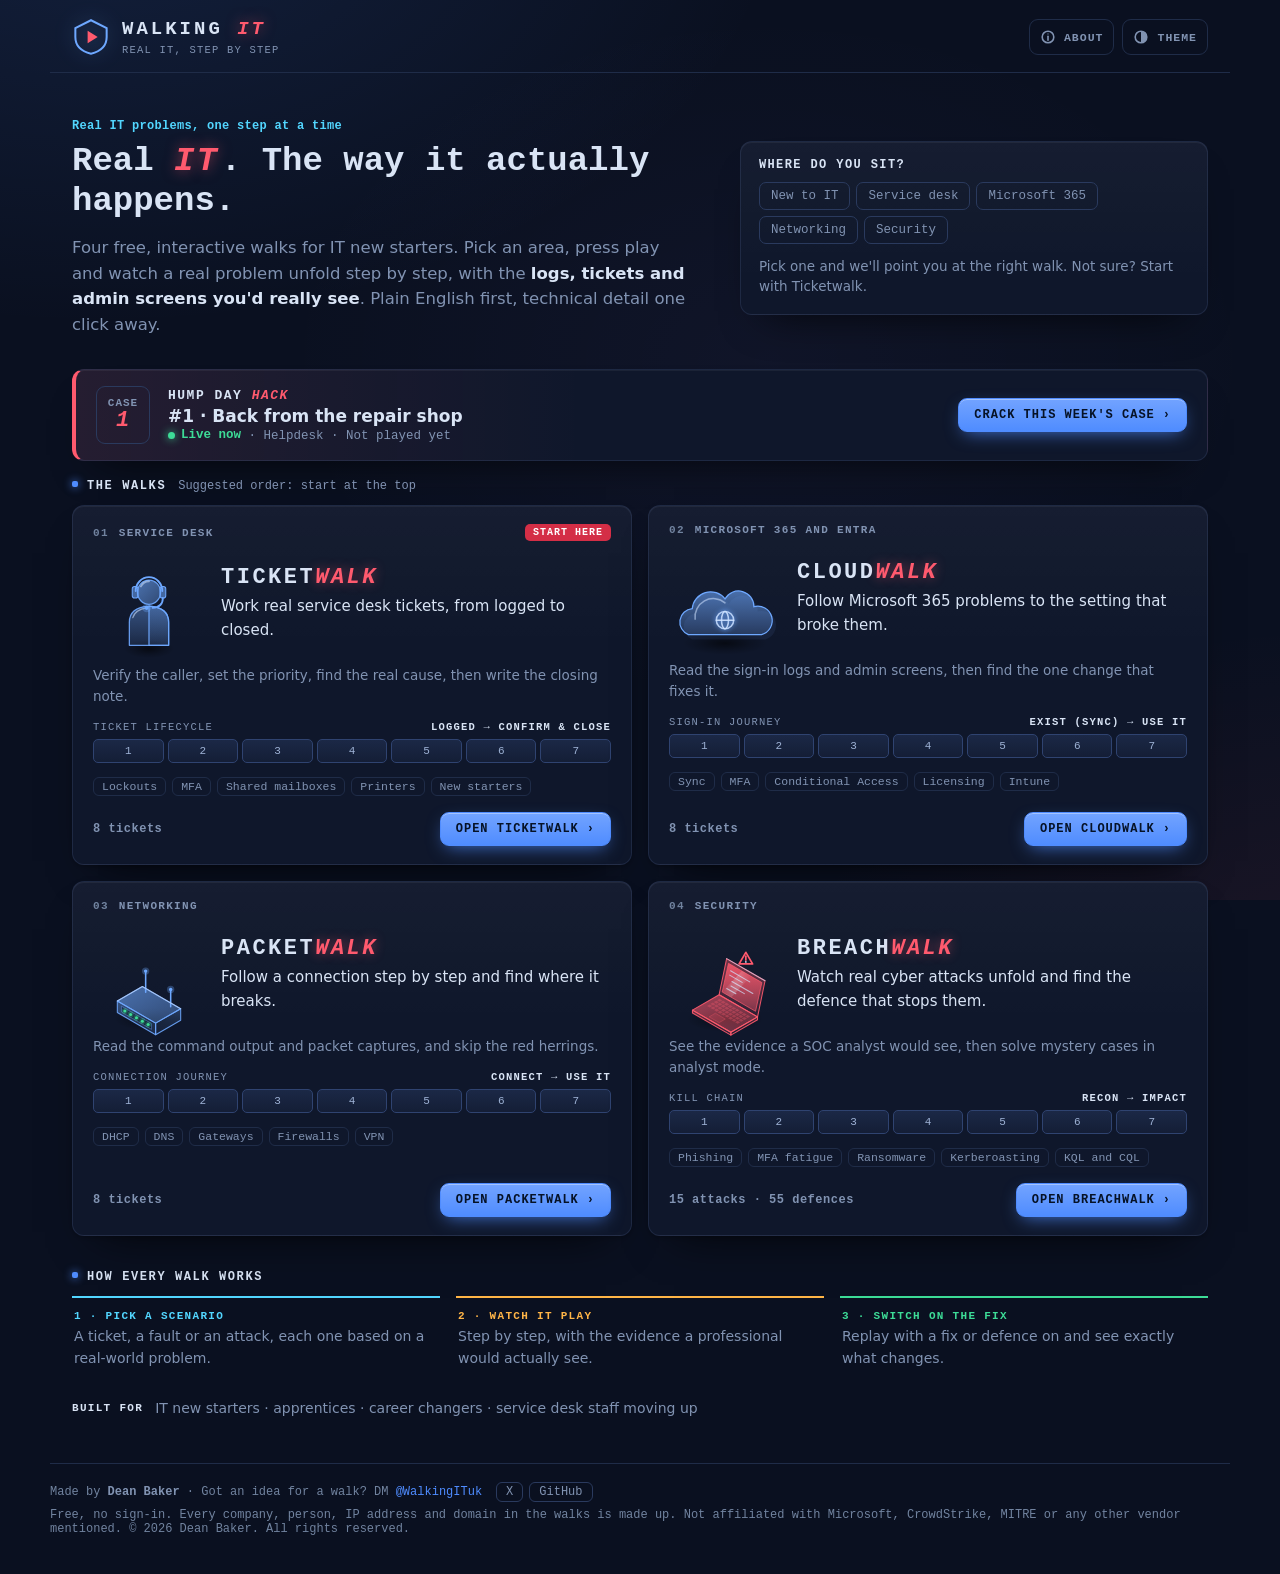
==== index.html @ 95c862a2 "Publish Walking IT: hub and four walks Built from the private walking-it repo by tools/build-site.mj" ====
<!DOCTYPE html>
<!--
  Walking IT: real IT problems, one step at a time. The home of the -walk series.
  Created by Dean Baker. © 2026 Dean Baker. All rights reserved.
-->
<html lang="en-GB">
<head>
<meta charset="utf-8">
<meta name="viewport" content="width=device-width, initial-scale=1">
<meta http-equiv="Content-Security-Policy" content="default-src 'self'; script-src 'self'; style-src 'self' 'unsafe-inline' https://fonts.googleapis.com; font-src https://fonts.gstatic.com; img-src 'self' data:; connect-src 'self'; media-src 'self' data: blob:; object-src 'none'; base-uri 'self'; form-action 'none'">
<meta name="referrer" content="strict-origin-when-cross-origin">
<title>Walking IT · Real IT problems, one step at a time</title>
<meta name="author" content="Dean Baker">
<meta name="copyright" content="© 2026 Dean Baker">
<meta name="description" content="Walking IT by Dean Baker: free, interactive walkthroughs for IT new starters. Work service desk tickets, fix Microsoft 365 and network problems, and watch cyber attacks unfold step by step, explained in plain English.">
<meta property="og:site_name" content="Walking IT">
<meta property="og:title" content="Walking IT · Real IT problems, one step at a time">
<meta property="og:description" content="Real IT problems, one step at a time. Four free, interactive walks for IT new starters: Ticketwalk, Cloudwalk, Packetwalk and Breachwalk.">
<meta property="og:type" content="website">
<meta property="og:url" content="https://deanobaker3-alt.github.io/walking-it-site/">
<meta property="og:image" content="https://deanobaker3-alt.github.io/walking-it-site/preview.png">
<meta name="twitter:card" content="summary_large_image">
<meta name="theme-color" content="#0a1020">
<link rel="icon" href="data:image/svg+xml,%3Csvg xmlns='http://www.w3.org/2000/svg' viewBox='0 0 32 32'%3E%3Cpath d='M16 2 29 8v8c0 7-5 12-13 14C8 28 3 23 3 16V8z' fill='%230a1020' stroke='%236ea8ff' stroke-width='2'/%3E%3Cpath d='M13 10.5v11l9-5.5z' fill='%23ff5a6e'/%3E%3C/svg%3E">
<link rel="preconnect" href="https://fonts.googleapis.com">
<link rel="preconnect" href="https://fonts.gstatic.com" crossorigin>
<link href="https://fonts.googleapis.com/css2?family=IBM+Plex+Mono:wght@400;500;600&family=IBM+Plex+Sans:wght@400;500;600;700&family=Press+Start+2P&family=VT323&display=swap" rel="stylesheet">
<style>
/* ================= THEMES (shared with every -walk) ================= */
:root,[data-theme="dark"]{
  --bg:#0a1020;--bg2:#0d1428;--panel:#0f172b;--panel2:#131d36;--line:#1f2c48;--line2:#2a3a5e;
  --text:#d9e4f5;--muted:#8193b2;--dim:#71839f;
  --node:#6ea8ff;--nodeFill:#6ea8ff;--red:#ff5a6e;--amber:#ffb547;--green:#3ddc97;--violet:#a98bff;--cyan:#52d6ff;
  --accent:#4f8cff;--accentText:#061226;--glow:rgba(110,168,255,.35);
  --font:"IBM Plex Sans",system-ui,sans-serif;--mono:"IBM Plex Mono",ui-monospace,Menlo,monospace;--head:"IBM Plex Mono",ui-monospace,monospace;
  --r:12px;--fs:15px;--shadowC:#000;--rimC:#cfe2ff;
}
[data-theme="light"]{
  --bg:#eef2f8;--bg2:#e6ecf5;--panel:#ffffff;--panel2:#f4f7fc;--line:#d6deea;--line2:#c2cee0;
  --text:#13223b;--muted:#5c6e8c;--dim:#627494;
  --node:#2a63d4;--nodeFill:#2a63d4;--red:#d9324a;--amber:#9a6200;--green:#14935f;--violet:#6d4fd8;--cyan:#08779f;
  --accent:#2a63d4;--accentText:#fff;--glow:rgba(42,99,212,.25);--shadowC:#1b2a4a;--rimC:#ffffff;
}
[data-theme="pixel"]{
  --bg:#0d0620;--bg2:#140a2e;--panel:#160b33;--panel2:#1d0f42;--line:#3b1f7a;--line2:#5a2fb0;
  --text:#f2ecff;--muted:#a99be0;--dim:#8f80cc;
  --node:#29e7ff;--nodeFill:#29e7ff;--red:#ff3b4e;--amber:#ffe14a;--green:#7dff3a;--violet:#ff3ea5;--cyan:#29e7ff;
  --accent:#ff3ea5;--accentText:#1a0620;--glow:rgba(41,231,255,.45);
  --font:"VT323",ui-monospace,monospace;--mono:"VT323",ui-monospace,monospace;--head:"Press Start 2P",ui-monospace,monospace;
  --r:0px;--fs:20px;
}
*{box-sizing:border-box}
:focus-visible{outline:2px solid var(--cyan);outline-offset:2px}
[data-theme="pixel"] :focus-visible{outline:3px solid var(--amber);outline-offset:1px}
html,body{margin:0;background:var(--bg);color:var(--text);font:var(--fs)/1.55 var(--font);-webkit-font-smoothing:antialiased}
body[data-theme="dark"]{background:radial-gradient(1100px 700px at 8% -12%,rgba(79,140,255,.13),transparent 62%),radial-gradient(900px 640px at 104% 112%,rgba(255,90,110,.08),transparent 60%),radial-gradient(700px 500px at 60% 40%,rgba(169,139,255,.04),transparent 70%),var(--bg);background-attachment:fixed}
body[data-theme="light"]{background:radial-gradient(1100px 700px at 8% -12%,rgba(42,99,212,.10),transparent 62%),radial-gradient(900px 640px at 104% 112%,rgba(217,50,74,.06),transparent 60%),var(--bg);background-attachment:fixed}
body[data-theme="pixel"]{background:linear-gradient(180deg,transparent 60%,rgba(255,62,165,.08) 88%,rgba(41,231,255,.08)),var(--bg);background-attachment:fixed}
button{font:inherit;color:inherit;cursor:pointer;background:none;border:none}
a{color:var(--cyan)}
::selection{background:var(--accent);color:var(--accentText)}
.sr{position:absolute;width:1px;height:1px;overflow:hidden;clip:rect(0 0 0 0);white-space:nowrap}
.crt{display:none;pointer-events:none;position:fixed;inset:0;z-index:90;background:repeating-linear-gradient(to bottom,rgba(0,0,0,0) 0 2px,rgba(0,0,0,.16) 2px 3px);mix-blend-mode:multiply}
.crt::after{content:"";position:absolute;inset:0;background:radial-gradient(ellipse at center,rgba(0,0,0,0) 60%,rgba(0,0,0,.45) 100%)}
[data-theme="pixel"] .crt{display:block}
.wrap{max-width:1180px;margin:0 auto;padding:0 22px}

/* ================= TOP BAR ================= */
.top{display:flex;align-items:center;gap:14px;padding-top:18px;padding-bottom:16px;border-bottom:1px solid var(--line)}
[data-theme="pixel"] .top{border-bottom:3px solid var(--line2)}
.brand{display:flex;align-items:center;gap:12px;text-decoration:none;color:inherit}
.brand .logo{width:38px;height:38px;flex:none}
[data-theme="dark"] .brand .logo{filter:drop-shadow(0 0 10px rgba(110,168,255,.4))}
.brand b{display:block;font:700 19px/1.2 var(--head);letter-spacing:3px;white-space:nowrap}
.brand b i{color:var(--red);padding-right:2px}
[data-theme="dark"] .brand b i{text-shadow:0 0 14px rgba(255,90,110,.55)}
.brand small{display:block;font:500 10.5px var(--mono);letter-spacing:1.2px;color:var(--muted);margin-top:3px;text-transform:uppercase}
[data-theme="pixel"] .brand b{font-size:14px;line-height:1.5;color:var(--cyan);text-shadow:-1px 0 rgba(255,62,165,.8),1px 0 rgba(41,231,255,.8),2px 2px 0 var(--violet)}
[data-theme="pixel"] .brand b i{color:var(--amber);font-style:normal}
[data-theme="pixel"] .brand small{font:7px var(--head);color:var(--amber);letter-spacing:.5px;margin-top:5px}
.sp{flex:1}
.tb{display:flex;gap:8px;align-items:center}
.iconbtn{height:36px;min-width:36px;padding:0 10px;display:inline-flex;align-items:center;justify-content:center;gap:8px;border-radius:9px;border:1px solid var(--line);color:var(--muted);font:600 11.5px var(--mono);letter-spacing:1px;text-transform:uppercase;transition:background .2s,border-color .2s,color .2s,transform .15s}
.iconbtn:hover,.iconbtn.on{color:var(--text);border-color:var(--accent);background:var(--panel2)}
.iconbtn:active{transform:translateY(1px) scale(.98)}
.iconbtn .ic{width:16px;height:16px;display:block;fill:none;stroke:currentColor;stroke-width:1.6;stroke-linecap:round;stroke-linejoin:round}
.iconbtn .ic .fill{fill:currentColor;stroke:none}
[data-theme="pixel"] .iconbtn{border-radius:0;border-width:2px;font:8px var(--head)}
[data-theme="pixel"] .iconbtn .ic{stroke-width:2;stroke-linecap:square;stroke-linejoin:miter;shape-rendering:crispEdges}
.dd{position:relative}
.menu{position:absolute;right:0;top:calc(100% + 6px);z-index:60;background:var(--panel);border:1px solid var(--line2);border-radius:10px;padding:6px;min-width:200px;box-shadow:0 20px 50px rgba(0,0,0,.45);animation:pop .18s ease-out}
[data-theme="pixel"] .menu{border-radius:0;border:3px solid var(--violet);box-shadow:6px 6px 0 #000}
.menu button{display:flex;width:100%;align-items:center;gap:10px;padding:8px 10px;border-radius:7px;text-align:left;font-size:14px}
[data-theme="pixel"] .menu button{font-size:19px;border-radius:0}
.menu button:hover{background:var(--panel2)}
.menu button[aria-checked="true"]{color:var(--accent)}
.menu .sw{width:14px;height:14px;border-radius:4px;flex:none;border:1px solid var(--line2)}
@keyframes pop{from{opacity:0;transform:translateY(-6px) scale(.98)}to{opacity:1;transform:none}}

/* ================= HERO ================= */
.hero{padding:46px 0 26px;display:grid;grid-template-columns:minmax(0,1.35fr) minmax(0,1fr);gap:36px;align-items:center}
.kick{font:600 12px var(--mono);letter-spacing:.3px;color:var(--cyan)}
[data-theme="pixel"] .kick{font:8px var(--head);color:var(--amber);line-height:1.8;text-shadow:0 0 8px currentColor}
h1{font:700 34px/1.18 var(--head);letter-spacing:0;margin:8px 0 14px}
h1 i{color:var(--red);padding-right:2px;letter-spacing:2px}
[data-theme="dark"] h1 i{text-shadow:0 0 14px rgba(255,90,110,.55)}
[data-theme="pixel"] h1 i{color:var(--amber);font-style:normal;text-shadow:none}
[data-theme="pixel"] .kick,[data-theme="pixel"] h1{text-transform:uppercase}
[data-theme="pixel"] h1{font-size:20px;line-height:1.55;color:var(--cyan);text-shadow:-1px 0 rgba(255,62,165,.8),1px 0 rgba(41,231,255,.8),3px 3px 0 var(--violet)}
.lede{font-size:16.5px;color:var(--muted);margin:0;max-width:620px}
.lede b{color:var(--text);font-weight:600}
[data-theme="pixel"] .lede{font-size:22px;line-height:1.25}
.picker{background:var(--panel);border:1px solid var(--line);border-radius:var(--r);padding:16px 18px}
[data-theme="dark"] .picker{background:linear-gradient(180deg,rgba(255,255,255,.028),rgba(255,255,255,0) 140px),var(--panel);border-color:rgba(120,150,210,.14);box-shadow:inset 0 1px 0 rgba(255,255,255,.05),0 22px 44px -26px rgba(0,0,0,.85)}
[data-theme="light"] .picker{border-color:#d9e1ee;box-shadow:inset 0 1px 0 #fff,0 16px 36px -22px rgba(19,34,59,.22)}
[data-theme="pixel"] .picker{border:3px solid var(--line2);box-shadow:4px 4px 0 #000}
.picker h2{font:600 12px var(--mono);letter-spacing:1.4px;text-transform:uppercase;margin:0 0 10px;color:var(--text)}
[data-theme="pixel"] .picker h2{font:9px var(--head);color:var(--amber);line-height:1.6}
.chips{display:flex;flex-wrap:wrap;gap:6px}
.chip{font:500 12.5px var(--mono);padding:6px 11px;border-radius:7px;border:1px solid var(--line2);color:var(--muted);transition:background .2s,border-color .2s,color .2s}
.chip:hover{border-color:var(--accent);color:var(--text)}
.chip[aria-pressed="true"]{background:var(--accent);border-color:var(--accent);color:var(--accentText);box-shadow:0 4px 12px -4px var(--accent)}
[data-theme="pixel"] .chip{border-radius:0;border-width:2px;font:8px var(--head);padding:8px 9px;box-shadow:none}
.tip{margin:12px 0 0;font-size:13.5px;color:var(--muted);min-height:42px;line-height:1.5}
.tip b{color:var(--text)}
[data-theme="pixel"] .tip{font-size:18px;line-height:1.2}

/* ================= WALK CARDS ================= */
.sec-h{display:flex;align-items:baseline;gap:12px;margin:18px 0 12px}
.sec-h h2{font:600 12px var(--head);letter-spacing:1.6px;text-transform:uppercase;margin:0}
.sec-h h2::before{content:"";display:inline-block;width:6px;height:6px;border-radius:2px;margin-right:9px;vertical-align:2px;background:var(--accent);box-shadow:0 0 8px var(--accent)}
.sec-h span{font:12px var(--mono);color:var(--muted)}
[data-theme="pixel"] .sec-h h2{font-size:10px;color:var(--amber);text-shadow:0 0 8px currentColor}
[data-theme="pixel"] .sec-h h2::before{border-radius:0;box-shadow:none;background:var(--amber)}
[data-theme="pixel"] .sec-h span{font-size:17px}
.walks{display:grid;grid-template-columns:repeat(2,minmax(0,1fr));gap:16px}
.walk{position:relative;display:flex;flex-direction:column;background:var(--panel);border:1px solid var(--line);border-radius:var(--r);padding:18px 20px 18px;transition:border-color .3s,opacity .3s,transform .3s,box-shadow .3s;animation:cardIn .55s cubic-bezier(.2,.8,.2,1) both;animation-delay:calc(var(--i) * 90ms)}
@keyframes cardIn{from{opacity:0;transform:translateY(14px)}to{opacity:1;transform:none}}
[data-theme="dark"] .walk{background:linear-gradient(180deg,rgba(255,255,255,.028),rgba(255,255,255,0) 140px),var(--panel);border-color:rgba(120,150,210,.14);box-shadow:inset 0 1px 0 rgba(255,255,255,.05),0 22px 44px -26px rgba(0,0,0,.85),0 2px 6px -2px rgba(0,0,0,.4)}
[data-theme="light"] .walk{border-color:#d9e1ee;box-shadow:inset 0 1px 0 #fff,0 1px 2px rgba(19,34,59,.05),0 16px 36px -22px rgba(19,34,59,.22)}
[data-theme="pixel"] .walk{border:3px solid var(--line2);box-shadow:5px 5px 0 #000}
.walk:hover,.walk:focus-within{transform:translateY(-2px)}
[data-theme="dark"] .walk:hover,[data-theme="dark"] .walk:focus-within{border-color:rgba(110,168,255,.35)}
[data-theme="light"] .walk:hover,[data-theme="light"] .walk:focus-within{border-color:#9fb8e6}
[data-theme="pixel"] .walk:hover,[data-theme="pixel"] .walk:focus-within{border-color:var(--cyan);transform:translate(-2px,-2px);box-shadow:7px 7px 0 #000}
.walk.pick{border-color:var(--red)!important;box-shadow:0 0 0 1px var(--red),0 18px 40px -20px color-mix(in srgb,var(--red) 70%,transparent)!important}
[data-theme="pixel"] .walk.pick{box-shadow:5px 5px 0 #000,0 0 0 3px var(--red)!important}
.walk.mute{opacity:.42}
.w-top{display:flex;align-items:center;gap:10px;font:600 11px var(--mono);letter-spacing:1.3px;text-transform:uppercase;color:var(--muted)}
.w-n{color:var(--dim)}
.w-top .sp{flex:1}
.badge{font:600 10px var(--mono);letter-spacing:1px;text-transform:uppercase;padding:3px 8px;border-radius:5px;background:#d42e46;color:#fff}
[data-theme="light"] .badge{background:#c42a40}
[data-theme="pixel"] .w-top{font:7px var(--head);letter-spacing:.5px}
[data-theme="pixel"] .w-n{color:var(--amber)}
[data-theme="pixel"] .badge{border-radius:0;font:7px var(--head);padding:5px 6px;background:var(--amber);color:#1a0620;animation:none}
@keyframes blink{50%{opacity:.55}}
.w-body{display:flex;gap:16px;align-items:center;margin:10px 0 4px}
.w-ico{width:112px;height:104px;flex:none;overflow:visible}
.w-name{margin:0;font:700 22px/1.2 var(--head);letter-spacing:2.5px}
.w-name i{color:var(--red);padding-right:2px}
[data-theme="dark"] .w-name i{text-shadow:0 0 12px rgba(255,90,110,.45)}
[data-theme="pixel"] .w-name{font-size:14px;line-height:1.6;color:var(--cyan);letter-spacing:1px}
[data-theme="pixel"] .w-name i{color:var(--amber);font-style:normal}
.w-tag{margin:4px 0 0;font-size:15px;color:var(--text)}
[data-theme="pixel"] .w-tag{font-size:20px;line-height:1.15}
.w-what{margin:6px 0 0;font-size:13.5px;color:var(--muted)}
[data-theme="pixel"] .w-what{font-size:18px;line-height:1.2}
.w-chain{margin:14px 0 0}
.w-cl{display:flex;justify-content:space-between;gap:10px;font:10.5px var(--mono);letter-spacing:1.2px;text-transform:uppercase;color:var(--muted);margin-bottom:6px}
.w-cl b{color:var(--text);font-weight:600;text-align:right;white-space:nowrap;overflow:hidden;text-overflow:ellipsis}
[data-theme="pixel"] .w-cl{font:7px var(--head);letter-spacing:.5px;line-height:1.6}
.tiles{display:flex;gap:4px}
.tile{flex:1;height:24px;border-radius:5px;border:1px solid var(--line);display:grid;place-items:center;font:11px var(--mono);color:var(--dim);background:linear-gradient(180deg,rgba(255,255,255,.03),transparent);transition:background .3s,border-color .3s,color .3s,box-shadow .3s;transition-delay:calc(var(--t) * 70ms)}
[data-theme="dark"] .tile{background:linear-gradient(180deg,#1b2846,#141e36);border-color:#2f4370;color:#9fb3d6}
[data-theme="pixel"] .tile{border-radius:0;border-width:2px;font:7px var(--head)}
.walk:hover .tile,.walk:focus-within .tile,.walk.pick .tile{background:var(--red);border-color:var(--red);color:#fff}
[data-theme="dark"] .walk:hover .tile,[data-theme="dark"] .walk:focus-within .tile,[data-theme="dark"] .walk.pick .tile{background:linear-gradient(180deg,#ff7d8d,var(--red));box-shadow:0 0 10px -2px var(--red)}
.tile.cur{outline:2px solid var(--text);outline-offset:1px}
.w-tags{display:flex;flex-wrap:wrap;gap:6px;margin:14px 0 0}
.tag{font:11.5px var(--mono);color:var(--muted);border:1px solid var(--line);border-radius:6px;padding:2px 8px}
[data-theme="pixel"] .tag{border-radius:0;font-size:16px;padding:0 6px}
.w-foot{display:flex;align-items:center;gap:12px;margin-top:auto;padding-top:16px}
.w-count{font:600 12px var(--mono);color:var(--muted);letter-spacing:.5px}
[data-theme="pixel"] .w-count{font-size:17px;color:var(--green)}
.btn{display:inline-flex;align-items:center;gap:8px;justify-content:center;padding:9px 15px;border-radius:9px;border:1px solid var(--line2);font:600 12px var(--mono);letter-spacing:1px;text-transform:uppercase;text-decoration:none;color:var(--text);transition:background .2s,border-color .2s,box-shadow .25s,transform .15s}
.btn:hover{border-color:var(--accent)}
.btn:active{transform:translateY(1px) scale(.98)}
.btn.pri{background:var(--accent);border-color:var(--accent);color:var(--accentText)}
[data-theme="dark"] .btn.pri,[data-theme="light"] .btn.pri{background:linear-gradient(180deg,color-mix(in srgb,var(--accent) 80%,#fff),var(--accent));box-shadow:inset 0 1px 0 rgba(255,255,255,.35),0 6px 18px -6px color-mix(in srgb,var(--accent) 80%,transparent)}
[data-theme="dark"] .btn.pri:hover,[data-theme="light"] .btn.pri:hover{box-shadow:inset 0 1px 0 rgba(255,255,255,.4),0 8px 24px -6px var(--accent)}
.btn .arr{transition:transform .2s}
.btn:hover .arr{transform:translateX(3px)}
[data-theme="pixel"] .btn{border-radius:0;border-width:2px;font:8px var(--head);padding:11px 13px;box-shadow:3px 3px 0 #000}
[data-theme="pixel"] .btn:active{transform:translate(2px,2px);box-shadow:1px 1px 0 #000}

/* ================= HOW IT WORKS ================= */
.how{display:grid;grid-template-columns:repeat(3,minmax(0,1fr));gap:16px;margin:8px 0 0}
.how div{border-top:2px solid var(--c);padding:12px 2px 0}
.how b{display:block;font:600 11px var(--mono);letter-spacing:1.3px;text-transform:uppercase;color:var(--c)}
.how p{margin:4px 0 0;font-size:14px;color:var(--muted)}
[data-theme="pixel"] .how div{border-top-width:4px}
[data-theme="pixel"] .how b{font:8px var(--head);line-height:1.7}
[data-theme="pixel"] .how p{font-size:18px;line-height:1.2}
.who{margin:28px 0 0;display:flex;flex-wrap:wrap;gap:8px;align-items:center;font-size:14px;color:var(--muted)}
.who b{font:600 11px var(--mono);letter-spacing:1.3px;text-transform:uppercase;color:var(--text);margin-right:4px}
[data-theme="pixel"] .who{font-size:18px}[data-theme="pixel"] .who b{font:8px var(--head);color:var(--amber)}

/* ================= FOOTER, MODAL, TOAST ================= */
footer.wrap{margin:44px auto 0;border-top:1px solid var(--line);padding:18px 0 34px;font:12px var(--mono);color:var(--dim);display:flex;flex-wrap:wrap;gap:6px 18px}
footer b{color:var(--muted);font-weight:600}
[data-theme="pixel"] footer{border-top:3px solid var(--line2);font-size:16px}
footer .fl{flex-basis:100%;display:flex;flex-wrap:wrap;align-items:center;gap:6px 14px}
footer a{color:var(--accent);text-decoration:none}
footer a:hover{text-decoration:underline}
footer .soc{display:inline-flex;gap:6px}
footer .soc a{padding:2px 9px;border:1px solid var(--line2);border-radius:6px;color:var(--muted)}
footer .soc a:hover{color:var(--text);border-color:var(--accent);text-decoration:none}
[data-theme="pixel"] footer .soc a{border-radius:0;border-width:2px}

.scrim{position:fixed;inset:0;background:rgba(3,6,14,.6);z-index:80;display:grid;place-items:start center;padding:10vh 16px 16px;animation:fadeIn .2s both;backdrop-filter:blur(6px) saturate(1.1);-webkit-backdrop-filter:blur(6px) saturate(1.1)}
@keyframes fadeIn{from{opacity:0}to{opacity:1}}
.modal{background:var(--panel);border:1px solid var(--line2);border-radius:14px;width:min(640px,100%);box-shadow:0 30px 80px rgba(0,0,0,.5);animation:modalIn .32s cubic-bezier(.2,1,.3,1) both;overflow:hidden;max-height:80vh;overflow-y:auto}
@keyframes modalIn{from{opacity:0;transform:translateY(10px) scale(.97)}to{opacity:1;transform:none}}
[data-theme="pixel"] .modal{border-radius:0;border:3px solid var(--violet);box-shadow:8px 8px 0 #000}
.modal .mh{display:flex;justify-content:space-between;align-items:center;padding:14px 16px;border-bottom:1px solid var(--line);font:600 12px var(--head);letter-spacing:1.6px;text-transform:uppercase}
[data-theme="pixel"] .modal .mh{font-size:10px;color:var(--amber)}
.about{padding:18px 20px 20px}
.ab-brand{font:700 22px var(--head);letter-spacing:3px}.ab-brand i{color:var(--red)}
[data-theme="pixel"] .ab-brand{font-size:16px;color:var(--cyan);text-shadow:2px 2px 0 var(--violet)}[data-theme="pixel"] .ab-brand i{color:var(--amber);font-style:normal}
.ab-by{font:600 12px var(--mono);color:var(--amber);letter-spacing:1px;text-transform:uppercase;margin:4px 0 10px}
[data-theme="pixel"] .ab-by{font:9px var(--head)}
.about p,.about li{font-size:14px;line-height:1.6}
.about .small{font-size:12.5px;color:var(--muted)}
[data-theme="pixel"] .about p,[data-theme="pixel"] .about li{font-size:19px;line-height:1.25}
.about ul{padding-left:18px}
.about .row{display:flex;gap:8px;flex-wrap:wrap;margin-top:14px}
#toasts{position:fixed;left:50%;bottom:26px;transform:translateX(-50%);z-index:85;display:flex;flex-direction:column;align-items:center;gap:8px;pointer-events:none}
.toast{background:var(--panel);border:1px solid var(--line2);padding:9px 16px;border-radius:10px;font:12px var(--mono);animation:toast 2.6s ease both}
[data-theme="dark"] .toast{background:rgba(19,29,54,.92);box-shadow:0 14px 34px -12px rgba(0,0,0,.7)}
[data-theme="pixel"] .toast{border-radius:0;font:9px var(--head);color:var(--amber);border:3px solid var(--amber);box-shadow:4px 4px 0 #000}
@keyframes toast{0%{opacity:0;transform:translateY(10px)}10%,80%{opacity:1;transform:none}100%{opacity:0;transform:translateY(-6px)}}

/* ================= ICONS (shared with every -walk) ================= */
.node .ico polygon,.node .ico ellipse.f-top,.node .ico rect.f-s{stroke:var(--node);stroke-width:1.1;stroke-linejoin:round;stroke-opacity:.9;transition:stroke .5s}
.node .ico .f-top{fill:url(#g-top-b)}.node .ico .f-l{fill:url(#g-l-b)}.node .ico .f-r{fill:url(#g-r-b)}.node .ico .f-s{fill:url(#g-l-b)}
.node .ico .screen{fill:url(#g-scr-b);stroke:var(--node);stroke-width:.8}
.node .ico .cyl{fill:url(#g-cyl-b);stroke:none}.node .ico .cyledge{fill:none;stroke:var(--node);stroke-width:1.1}
.node .ico .band{fill:none;stroke:var(--node);stroke-width:1;stroke-opacity:.75}
.node .ico .rimring{fill:none;stroke:var(--rimC);stroke-opacity:.35;stroke-width:.8}
.node .ico .cloud{fill:url(#g-cloud-b);stroke:var(--node);stroke-width:1.3}
.node .ico .cloudback{fill:var(--node);opacity:.08}
.node .ico .cloudhl{fill:none;stroke:var(--rimC);stroke-opacity:.55;stroke-width:1.6;stroke-linecap:round}
.node .ico .bay{fill:var(--bg);fill-opacity:.55;stroke:var(--node);stroke-width:.7;stroke-opacity:.6}
.node .ico .vent{stroke:var(--node);stroke-width:.8;stroke-opacity:.45;fill:none}
.node .ico .keys{fill:var(--node);fill-opacity:.32;stroke:none}
.node .ico .pad{fill:var(--node);fill-opacity:.14;stroke:var(--node);stroke-width:.6;stroke-opacity:.5}
.node .ico .code{stroke:var(--rimC);stroke-opacity:.7;stroke-width:1.1;stroke-linecap:round;fill:none}
.node .ico .sheen{fill:url(#g-sheen);stroke:none}
.node .ico .rim{fill:none;stroke:var(--rimC);stroke-opacity:.6;stroke-width:1.1;stroke-linejoin:round;stroke-linecap:round}
.node .ico .edge{fill:none;stroke:var(--node);stroke-width:1.1;stroke-opacity:.95}
.node .ico .ant{stroke:var(--node);stroke-width:1.6;stroke-linecap:round;fill:none}
.node .ico .tip{fill:var(--node);stroke:var(--node);stroke-opacity:.3;stroke-width:4}
.node .ico .metal polygon{stroke:var(--muted);fill:var(--muted);fill-opacity:.25}
.node .ico .glyph{fill:none;stroke:var(--node);stroke-width:1.6;stroke-linecap:round;stroke-linejoin:round}
.node .ico .emb .glyph,.node .ico .crown{stroke:var(--rimC);stroke-opacity:.9;filter:drop-shadow(0 0 3px var(--node))}
.node .ico .wdot{fill:var(--rimC)}
.node .ico .warn .glyph{stroke:var(--red);stroke-width:1.8}
.node .ico .warn{animation:warnPulse 1.6s ease-in-out infinite}
@keyframes warnPulse{50%{opacity:.45}}
.node .ico .cshadow{fill:url(#g-shadow);stroke:none}
.node .ico .led{fill:var(--green);stroke:var(--green);stroke-opacity:.28;stroke-width:3.2}
.node .ico .led.sm{stroke-width:2.2}
@keyframes ledTw{0%,100%{opacity:1}45%{opacity:1}50%{opacity:.25}55%{opacity:1}80%{opacity:.7}}
[data-theme="light"] .node .ico .bay{fill:#fff;fill-opacity:.7}
[data-theme="light"] .node .ico .code{stroke:#fff;stroke-opacity:.9}
[data-theme="light"] .node .ico .rim,[data-theme="light"] .node .ico .cloudhl{stroke-opacity:.85}
.node.hostile{--node:var(--red);--nodeFill:var(--red)}
@keyframes ringSpin{to{stroke-dashoffset:-100}}
@keyframes pulse{0%,100%{opacity:.55}50%{opacity:1}}
.node{transition:opacity .5s}
.node.bump .ico{animation:bump .45s ease-out}
@keyframes bump{0%{transform:none}35%{transform:translateY(-6px) scale(1.06)}100%{transform:none}}
.node .ico{transform-box:fill-box;transform-origin:center bottom}
.node .px rect{shape-rendering:crispEdges}
[data-theme="pixel"] .node .px{filter:drop-shadow(0 0 2px rgba(41,231,255,.6))}
.px path{shape-rendering:crispEdges}
.px .led{animation:led 1.4s steps(1) infinite}
@keyframes led{50%{opacity:.2}}
.px .pxh{display:none}
@keyframes glitch{0%{transform:translate(-3px,0)}50%{transform:translate(3px,-2px)}100%{transform:none}}
.bug .fr{display:none}
.bug .fa{display:inline;animation:frA .5s steps(1) infinite}
.bug .fb{display:inline;animation:frB .5s steps(1) infinite}
@keyframes frA{0%{opacity:1}50%{opacity:0}}
@keyframes frB{0%{opacity:0}50%{opacity:1}}
.node.happy .bug .fa,.node.happy .bug .fb,.node.dizzy .bug .fa,.node.dizzy .bug .fb{display:none}
.node.happy .bug .fh,.node.dizzy .bug .fd{display:inline}
.bug .stars{display:none;fill:var(--amber)}
.node.dizzy .bug .stars{display:inline;animation:orbit 1.2s steps(8) infinite}
@keyframes orbit{to{transform:rotate(360deg)}}
.node.happy .ico{animation:hopS .5s ease-in-out 3}
.node.dizzy .ico{animation:shakeS .45s ease-in-out 3}
@keyframes hopS{50%{transform:translateY(-7px)}}
@keyframes shakeS{25%{transform:rotate(-5deg)}75%{transform:rotate(5deg)}}
[data-theme="pixel"] .node.atk .ico{animation:bob .9s steps(2) infinite}
[data-theme="pixel"] .node.atk.happy .ico{animation:bob .3s steps(2) infinite}
[data-theme="pixel"] .node.atk.dizzy .ico{animation:wobble .8s steps(4) infinite}
@keyframes bob{50%{transform:translateY(-4px)}}
[data-theme="pixel"] .node .px{filter:drop-shadow(3px 3px 0 rgba(0,0,0,.55))}
.node .ico .paper{fill:#fff;fill-opacity:.85;stroke:var(--node);stroke-width:.8}
[data-theme="light"] .node .ico .paper{fill-opacity:1}
.node .ico .mortar{stroke:var(--node);stroke-width:.9;stroke-opacity:.55;fill:none}
.node .ico .flame{stroke:var(--amber);fill:var(--amber);fill-opacity:.35;filter:drop-shadow(0 0 3px var(--amber))}
.node .ico path.body{stroke:var(--node);stroke-width:1.1;stroke-linejoin:round;stroke-opacity:.9}
.node .ico .head{stroke:var(--node);stroke-width:1.1}
.node .ico .tag{fill:var(--amber);fill-opacity:.85;stroke:var(--amber);stroke-width:.8}
.node .ico .hsp{fill:var(--node);fill-opacity:.55;stroke:var(--node);stroke-width:.9}
[data-theme="light"] .node .ico .tag{fill:#c27a00;stroke:#9a6200}.node.hostile .ico .f-top,.node.comp .ico .f-top{fill:url(#g-top-r)}.node.hostile .ico .f-l,.node.comp .ico .f-l,.node.hostile .ico .f-s,.node.comp .ico .f-s{fill:url(#g-l-r)}.node.hostile .ico .f-r,.node.comp .ico .f-r{fill:url(#g-r-r)}
.node.hostile .ico .screen,.node.comp .ico .screen{fill:url(#g-scr-r)}.node.hostile .ico .cyl,.node.comp .ico .cyl{fill:url(#g-cyl-r)}.node.hostile .ico .cloud,.node.comp .ico .cloud{fill:url(#g-cloud-r)}
[data-theme="pixel"] .node.hostile .px,[data-theme="pixel"] .node.comp .px{filter:drop-shadow(3px 3px 0 rgba(0,0,0,.55)) drop-shadow(0 0 4px rgba(255,59,78,.85))}

.node .ico .led{animation:ledTw 2.6s ease-in-out infinite}
.w-ico .node .ico{transition:transform .4s cubic-bezier(.2,.9,.25,1.3)}
.walk:hover .w-ico .node .ico,.walk:focus-within .w-ico .node .ico{transform:translateY(-5px)}
[data-theme="pixel"] .walk:hover .w-ico .node .ico{transform:none}
[data-theme="pixel"] .w-ico .node.atk .ico{animation:bob .9s steps(2) infinite}

/* ================= HUMP DAY HACK BANNER ================= */
.hdhb{display:grid;grid-template-columns:auto minmax(0,1fr) auto;gap:18px;align-items:center;margin:6px 0 8px;padding:16px 20px;background:var(--panel);border:1px solid var(--line);border-radius:var(--r);border-left:4px solid var(--red)}
[data-theme="dark"] .hdhb{background:linear-gradient(90deg,rgba(255,90,110,.09),rgba(255,90,110,0) 45%),var(--panel);border-color:rgba(120,150,210,.14);border-left-color:var(--red);box-shadow:inset 0 1px 0 rgba(255,255,255,.05),0 22px 44px -26px rgba(0,0,0,.85)}
[data-theme="light"] .hdhb{border-color:#d9e1ee;border-left-color:var(--red);box-shadow:inset 0 1px 0 #fff,0 16px 36px -22px rgba(19,34,59,.22)}
[data-theme="pixel"] .hdhb{border:3px solid var(--line2);border-left:6px solid var(--amber);box-shadow:5px 5px 0 #000}
.hdhb .cal{width:54px;height:58px;border-radius:9px;border:1px solid var(--line2);display:flex;flex-direction:column;align-items:center;justify-content:center;font:700 11px var(--mono);letter-spacing:1px;color:var(--muted);text-transform:uppercase}
.hdhb .cal b{font:700 22px var(--head);color:var(--red);font-style:italic;line-height:1.1}
[data-theme="pixel"] .hdhb .cal{border-radius:0;border-width:2px;font:6px var(--head)}
[data-theme="pixel"] .hdhb .cal b{font-size:13px;color:var(--amber);font-style:normal}
.hdhb .t{min-width:0}
.hdhb .wm{font:700 13px var(--head);letter-spacing:1.5px}
.hdhb .wm i{color:var(--red)}
.hdhb h2{font:600 17px var(--font);margin:3px 0 2px}
.hdhb p{margin:0;font:12.5px var(--mono);color:var(--muted)}
.hdhb p b{color:var(--text);font-weight:600}
.hdhb .won{color:var(--green)}.hdhb .lost{color:var(--red)}
.hdhb .live{display:inline-flex;align-items:center;gap:6px;color:var(--green);font-weight:600}
.hdhb .live::before{content:"";width:7px;height:7px;border-radius:50%;background:currentColor;box-shadow:0 0 8px currentColor;animation:hdhBlink 1.6s steps(1) infinite}
@keyframes hdhBlink{50%{opacity:.25}}
[data-theme="pixel"] .hdhb .wm{font-size:9px;color:var(--cyan)}
[data-theme="pixel"] .hdhb .wm i{color:var(--amber);font-style:normal}
[data-theme="pixel"] .hdhb h2{font:400 22px var(--font)}
[data-theme="pixel"] .hdhb p{font-size:17px}
@media (max-width:640px){.hdhb{grid-template-columns:auto minmax(0,1fr);gap:12px;padding:14px}.hdhb .btn{grid-column:1 / -1}}

/* ================= RESPONSIVE + MOTION ================= */
@media (max-width:980px){.hero{grid-template-columns:1fr;gap:22px;padding-top:30px}}
@media (max-width:860px){.walks{grid-template-columns:1fr}}
@media (max-width:640px){
  .wrap{padding:0 14px}
  h1{font-size:25px}[data-theme="pixel"] h1{font-size:15px}
  .lede{font-size:15.5px}
  .how{grid-template-columns:1fr;gap:12px}
  .tb .lbl{display:none}
  .brand b{font-size:16px;letter-spacing:2px}[data-theme="pixel"] .brand b{font-size:11px}
  .w-ico{width:84px;height:80px}
  .w-name{font-size:19px}[data-theme="pixel"] .w-name{font-size:12px}
  .w-foot{flex-wrap:wrap}
  .w-foot .btn{flex:1 1 auto}
  .tile{font-size:10px}
}
@media (prefers-reduced-motion:reduce){*,*::before,*::after{animation-duration:.01ms!important;animation-iteration-count:1!important;transition-duration:.01ms!important;transition-delay:0s!important}}
[data-theme="light"] .chip.live,[data-theme="light"] .live{color:#0b6b45;border-color:#0b6b45}
/* the IT in "Walking IT" is always red */
.itr{color:var(--red);font-style:italic;font-weight:600;padding-right:1px}
[data-theme="dark"] .itr{text-shadow:0 0 10px rgba(255,90,110,.45)}
[data-theme="pixel"] .itr{color:var(--amber);font-style:normal;text-shadow:none}
</style>
</head>
<body data-theme="dark">
<div class="crt"></div>
<svg width="0" height="0" style="position:absolute" aria-hidden="true" focusable="false" id="defs"></svg>
<header class="top wrap">
  <a class="brand" href="#top">
    <svg class="logo" viewBox="0 0 34 34" aria-hidden="true"><path d="M17 2 31 9v8c0 8-6 13-14 15C9 30 3 25 3 17V9z" fill="none" stroke="var(--node)" stroke-width="1.8"/><path d="M14 11.5v11l9-5.5z" fill="var(--red)"/></svg>
    <div><b>WALKING <i>IT</i></b><small>Real IT, step by step</small></div>
  </a>
  <span class="sp"></span>
  <div class="tb">
    <button class="iconbtn" id="aboutBtn" aria-haspopup="dialog"><svg class="ic" viewBox="0 0 16 16" aria-hidden="true"><circle cx="8" cy="8" r="5.8"/><path d="M8 7.2v4"/><circle cx="8" cy="4.9" r=".55" class="fill"/></svg><span class="lbl" id="aboutLbl">About</span></button>
    <div class="dd"><button class="iconbtn" id="themeBtn" aria-haspopup="menu" aria-expanded="false" title="Theme (T)"><svg class="ic" viewBox="0 0 16 16" aria-hidden="true"><circle cx="8" cy="8" r="5.8"/><path d="M8 2.2a5.8 5.8 0 0 1 0 11.6z" class="fill"/></svg><span class="lbl" id="themeLbl">Theme</span></button><div id="themeMenu"></div></div>
  </div>
</header>

<main class="wrap" id="top">
  <section class="hero">
    <div>
      <div class="kick" id="kick">Real IT problems, one step at a time</div>
      <h1 id="h1">Real <i>IT</i>. The way it actually happens.</h1>
      <p class="lede" id="lede"></p>
    </div>
    <div class="picker" role="group" aria-labelledby="pickH">
      <h2 id="pickH">Where do you sit?</h2>
      <div class="chips" id="chips"></div>
      <p class="tip" id="tip" aria-live="polite"></p>
    </div>
  </section>

  <section class="hdhb" id="hdh" aria-labelledby="hdhH"></section>

  <div class="sec-h"><h2 id="walksH">The walks</h2><span id="walksSub">In the order we'd take them</span></div>
  <section class="walks" id="walks" aria-labelledby="walksH">
    <noscript><p><a href="ticketwalk/index.html">Ticketwalk</a> · <a href="cloudwalk/index.html">Cloudwalk</a> · <a href="packetwalk/index.html">Packetwalk</a> · <a href="breachwalk/index.html">Breachwalk</a></p></noscript>
  </section>

  <div class="sec-h" style="margin-top:34px"><h2 id="howH">How every walk works</h2></div>
  <section class="how" id="how" aria-labelledby="howH"></section>
  <p class="who" id="who"></p>
</main>

<footer class="wrap">
  <span class="fl"><span>Made by <b>Dean Baker</b> · Got an idea for a walk? DM <a href="https://x.com/WalkingITuk" target="_blank" rel="noopener">@WalkingITuk</a></span>
    <span class="soc"><a href="https://x.com/WalkingITuk" target="_blank" rel="noopener" aria-label="Walking IT on X">X</a><a href="https://github.com/deanobaker3-alt" target="_blank" rel="noopener" aria-label="Dean Baker on GitHub">GitHub</a></span></span>
  <span class="fl">Free, no sign-in. Every company, person, IP address and domain in the walks is made up. Not affiliated with Microsoft, CrowdStrike, MITRE or any other vendor mentioned. © 2026 Dean Baker. All rights reserved.</span>
</footer>
<div id="modal"></div>
<div id="toasts"></div>

<script src="data/walks.js"></script>
<script src="shared/hdh-schedule.js"></script>
<script src="app.js"></script>
</body>
</html>
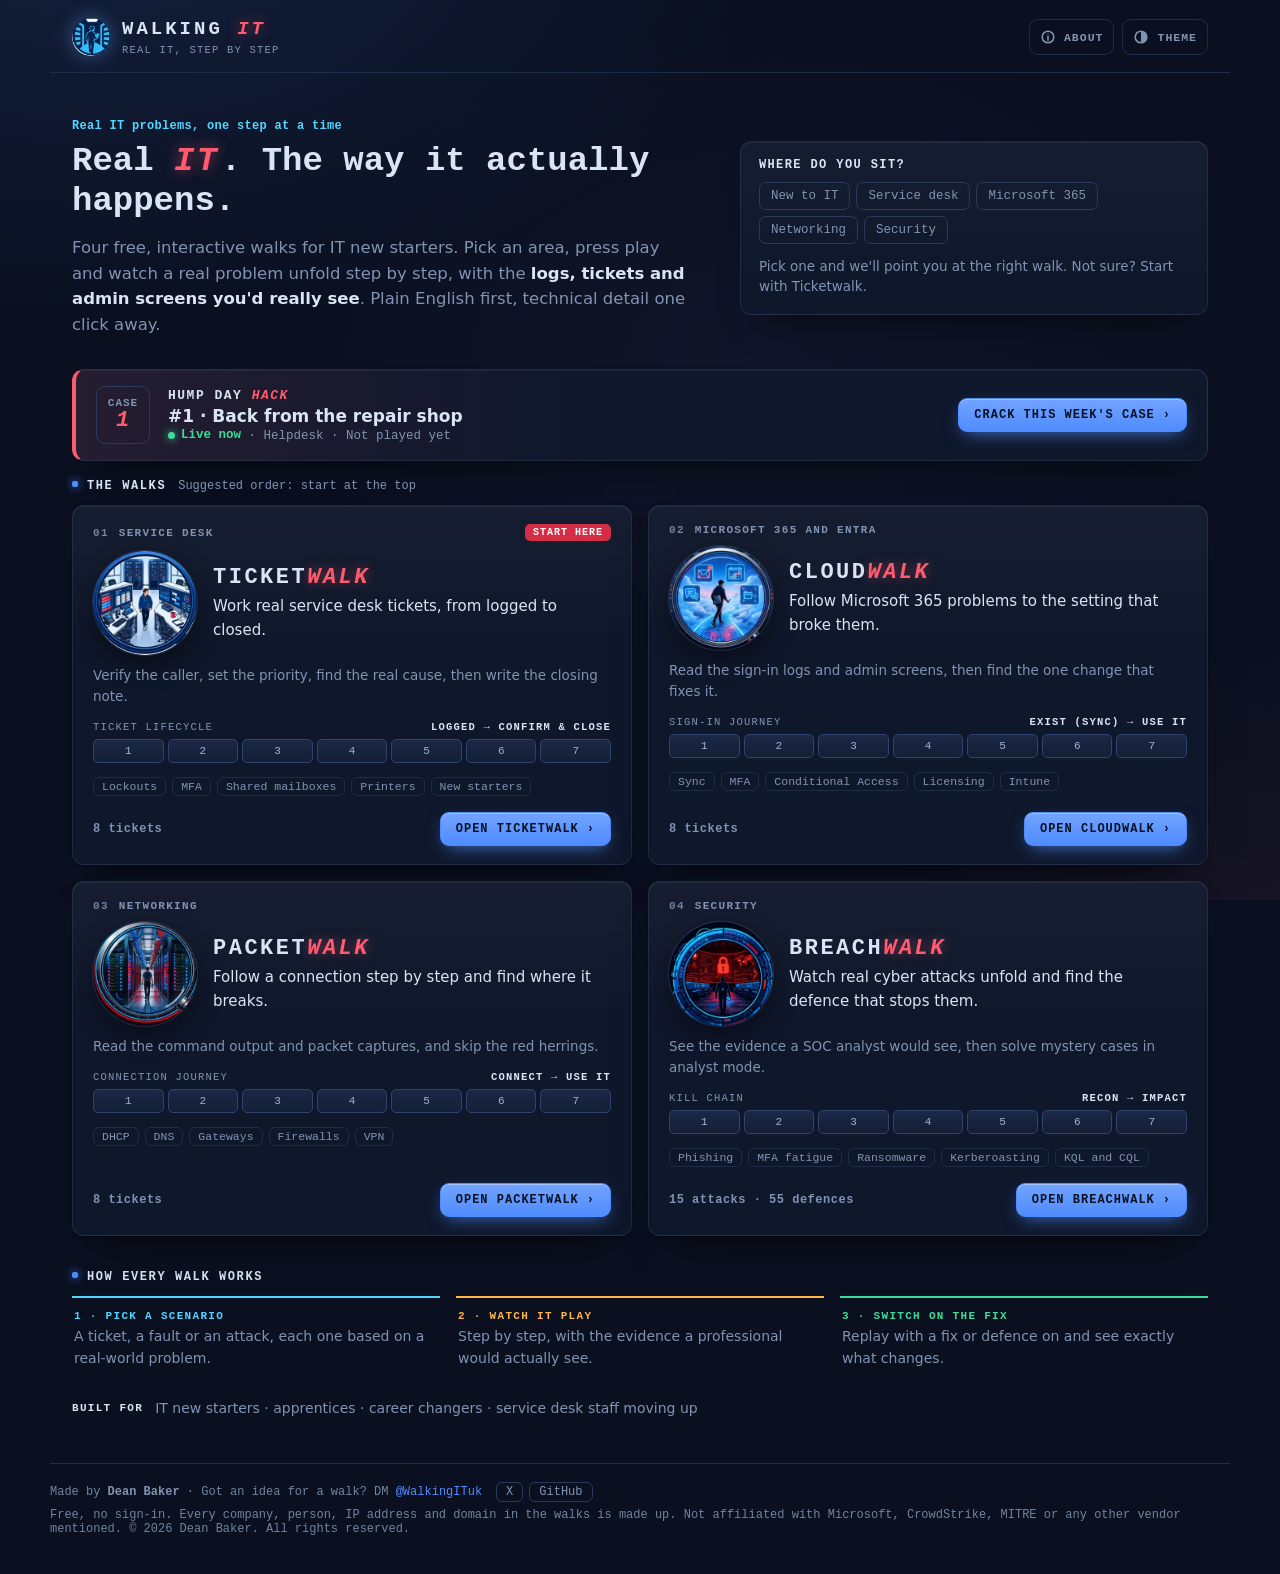
==== commit 77003fa6: "New Canva lens logos across the hub and the four walks Header badges, favicons, phone icons, hub wal" ====
--- a/index.html
+++ b/index.html
@@ -21,7 +21,8 @@
 <meta property="og:image" content="https://deanobaker3-alt.github.io/walking-it-site/preview.png">
 <meta name="twitter:card" content="summary_large_image">
 <meta name="theme-color" content="#0a1020">
-<link rel="icon" href="data:image/svg+xml,%3Csvg xmlns='http://www.w3.org/2000/svg' viewBox='0 0 32 32'%3E%3Cpath d='M16 2 29 8v8c0 7-5 12-13 14C8 28 3 23 3 16V8z' fill='%230a1020' stroke='%236ea8ff' stroke-width='2'/%3E%3Cpath d='M13 10.5v11l9-5.5z' fill='%23ff5a6e'/%3E%3C/svg%3E">
+<link rel="icon" type="image/png" href="shared/brand/walkingit-fav.png">
+<link rel="apple-touch-icon" href="shared/brand/walkingit-touch.png">
 <link rel="preconnect" href="https://fonts.googleapis.com">
 <link rel="preconnect" href="https://fonts.gstatic.com" crossorigin>
 <link href="https://fonts.googleapis.com/css2?family=IBM+Plex+Mono:wght@400;500;600&family=IBM+Plex+Sans:wght@400;500;600;700&family=Press+Start+2P&family=VT323&display=swap" rel="stylesheet">
@@ -373,6 +374,22 @@
 .itr{color:var(--red);font-style:italic;font-weight:600;padding-right:1px}
 [data-theme="dark"] .itr{text-shadow:0 0 10px rgba(255,90,110,.45)}
 [data-theme="pixel"] .itr{color:var(--amber);font-style:normal;text-shadow:none}
+
+/* lens logos (Canva artwork, © 2026 Dean Baker): smooth in dark/light, pixelated in pixel arcade */
+.lens{display:block;border-radius:50%}.lens img{display:block;width:100%;height:100%;border-radius:50%}
+.lens .px{display:none;image-rendering:pixelated;border-radius:0}
+[data-theme="pixel"] .lens img{display:none}[data-theme="pixel"] .lens .px{display:block}
+.ab-logo{display:block;width:min(180px,60%);height:auto;aspect-ratio:1;margin:0 auto 12px;border-radius:16px;box-shadow:0 8px 30px rgba(0,0,0,.35)}
+
+.w-lens{display:block;width:104px;height:104px}
+.w-lens img{display:block;width:100%;height:100%;border-radius:50%;transition:transform .4s cubic-bezier(.2,.9,.25,1.3)}
+.walk:hover .w-lens img,.walk:focus-within .w-lens img{transform:translateY(-5px)}
+[data-theme="dark"] .w-lens img{box-shadow:0 0 0 1px rgba(110,168,255,.18),0 10px 26px rgba(0,0,0,.45)}
+[data-theme="light"] .w-lens img{box-shadow:0 0 0 1px rgba(19,34,59,.1),0 8px 18px rgba(19,34,59,.18)}
+[data-theme="pixel"] .w-lens img{image-rendering:pixelated;border-radius:0}
+[data-theme="pixel"] .walk:hover .w-lens img{transform:none}
+@media (max-width:640px){.w-lens{width:80px;height:80px}}
+@media (prefers-reduced-motion:reduce){.w-lens img{transition:none}.walk:hover .w-lens img,.walk:focus-within .w-lens img{transform:none}}
 </style>
 </head>
 <body data-theme="dark">
@@ -380,7 +397,7 @@
 <svg width="0" height="0" style="position:absolute" aria-hidden="true" focusable="false" id="defs"></svg>
 <header class="top wrap">
   <a class="brand" href="#top">
-    <svg class="logo" viewBox="0 0 34 34" aria-hidden="true"><path d="M17 2 31 9v8c0 8-6 13-14 15C9 30 3 25 3 17V9z" fill="none" stroke="var(--node)" stroke-width="1.8"/><path d="M14 11.5v11l9-5.5z" fill="var(--red)"/></svg>
+    <span class="logo lens" aria-hidden="true"><img src="shared/brand/walkingit-lens-128.webp" alt="" width="38" height="38"><img class="px" src="shared/brand/walkingit-lens-px19.png" alt="" width="38" height="38"></span>
     <div><b>WALKING <i>IT</i></b><small>Real IT, step by step</small></div>
   </a>
   <span class="sp"></span>
